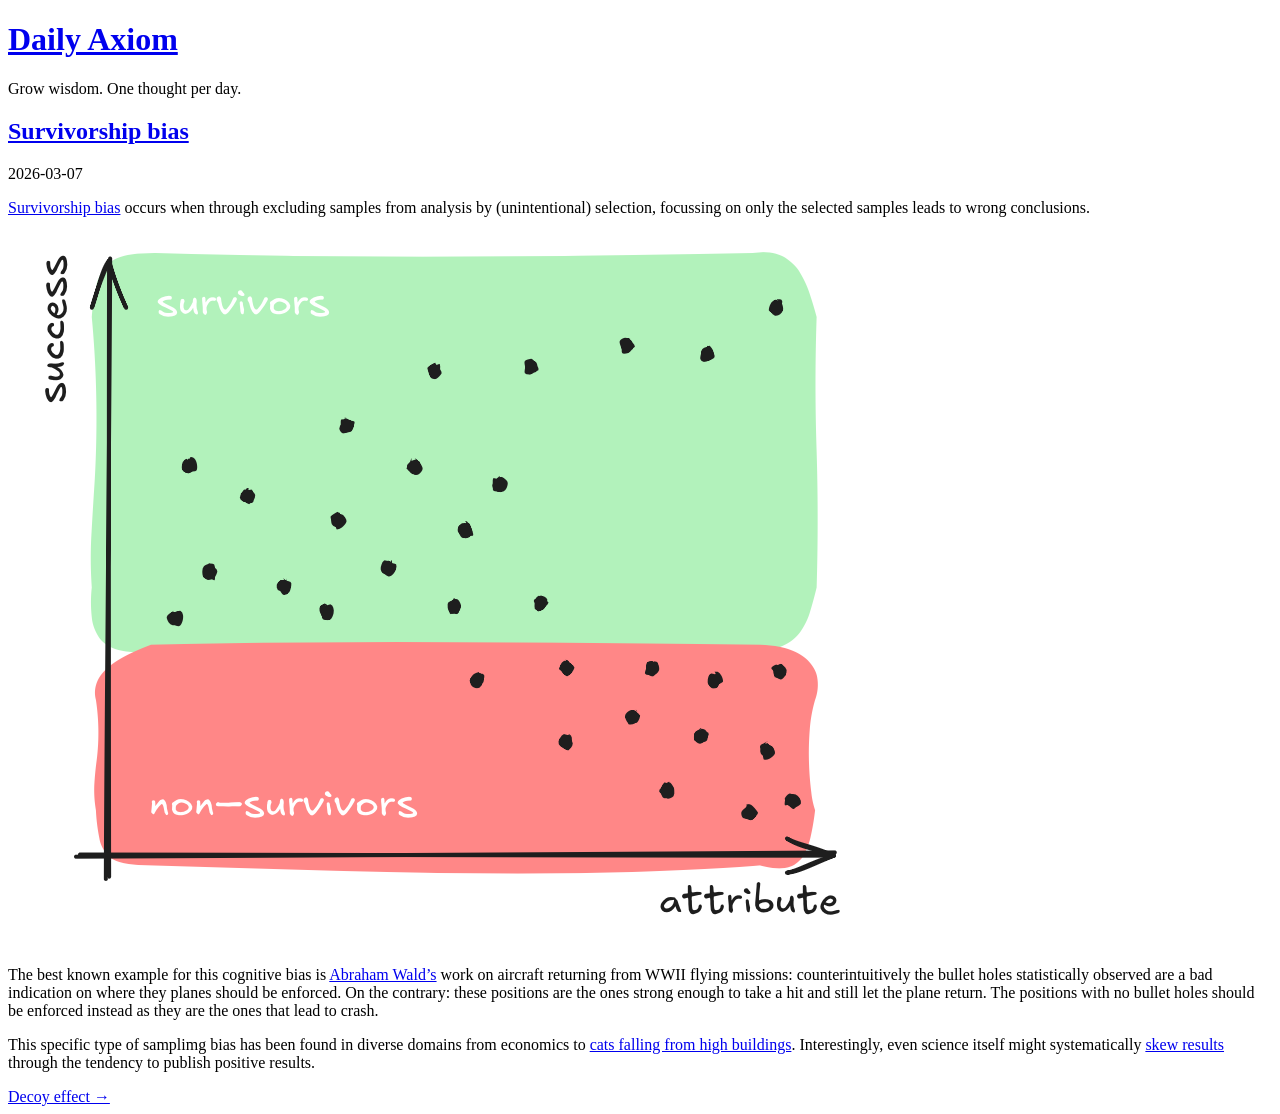
==== posts/survivorship-bias/index.html @ 3154c3d4 "Deploy bfncs/dailyaxiom to bfncs/dailyaxiom:gh-pages" ====
<!doctype html><html lang=en><head><meta charset=utf-8><meta content="width=device-width,initial-scale=1" name=viewport><title>Survivorship bias - Daily Axiom</title><link href=https://dailyaxiom.eu/favicon.svg rel=icon type=image/svg+xml><link href=https://dailyaxiom.eu/style.css rel=stylesheet><link title="Daily Axiom" href=https://dailyaxiom.eu/atom.xml rel=alternate type=application/atom+xml><body><header><h1><a href=/>Daily Axiom</a></h1><p class=tagline>Grow wisdom. One thought per day.</header><main><article><h2><a href=https://dailyaxiom.eu/posts/survivorship-bias/>Survivorship bias</a></h2><div class=meta>2026-03-07</div><div class=content><p><a href=https://en.wikipedia.org/wiki/Survivorship_bias rel=external>Survivorship bias</a> occurs when through excluding samples from analysis by (unintentional) selection, focussing on only the selected samples leads to wrong conclusions.<p><img alt="Diagram showing how different conclusions can be drawn looking at all samples or only survivors" src=/img/survivorship-bias.excalidraw.png><p>The best known example for this cognitive bias is <a href=https://en.wikipedia.org/wiki/Abraham_Wald rel=external>Abraham Wald’s</a> work on aircraft returning from WWII flying missions: counterintuitively the bullet holes statistically observed are a bad indication on where they planes should be enforced. On the contrary: these positions are the ones strong enough to take a hit and still let the plane return. The positions with no bullet holes should be enforced instead as they are the ones that lead to crash.<p>This specific type of samplimg bias has been found in diverse domains from economics to <a href=https://pubmed.ncbi.nlm.nih.gov/3692980/ rel=external>cats falling from high buildings</a>. Interestingly, even science itself might systematically <a href=https://pmc.ncbi.nlm.nih.gov/articles/PMC1182327/ rel=external>skew results</a> through the tendency to publish positive results.</div></article><nav class=post-nav><div class=nav-left></div><div class=nav-right><a title="Newer post" href=https://dailyaxiom.eu/posts/decoy-effect/>Decoy effect →</a></div></nav></main>
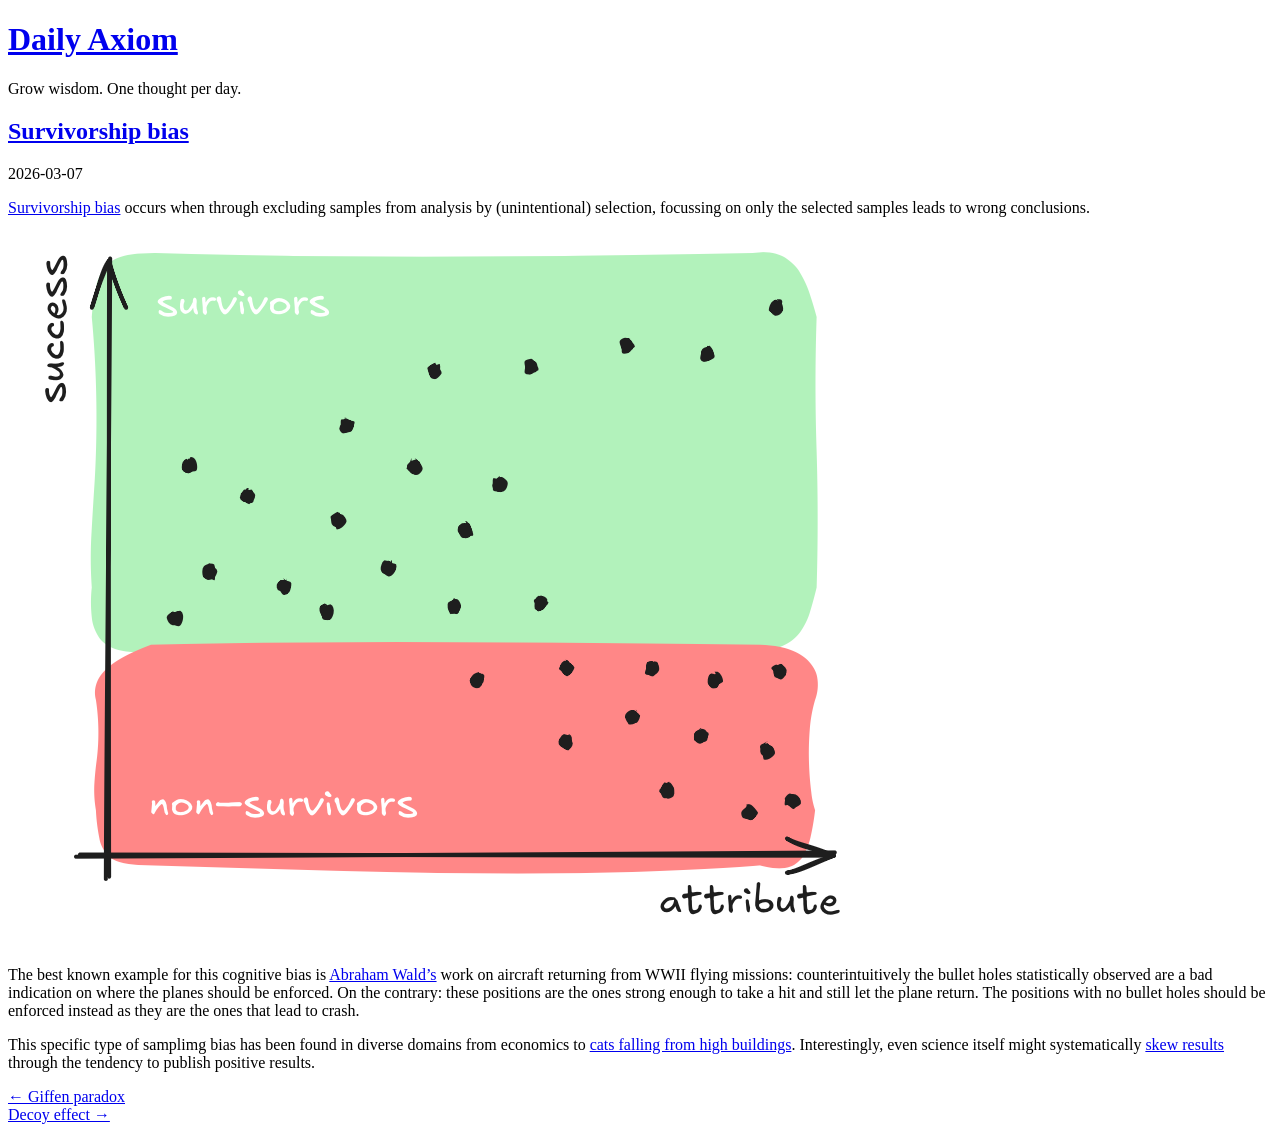
==== commit a9644e56: "Deploy bfncs/dailyaxiom to bfncs/dailyaxiom:gh-pages" ====
--- a/posts/survivorship-bias/index.html
+++ b/posts/survivorship-bias/index.html
@@ -1 +1 @@
-<!doctype html><html lang=en><head><meta charset=utf-8><meta content="width=device-width,initial-scale=1" name=viewport><title>Survivorship bias - Daily Axiom</title><link href=https://dailyaxiom.eu/favicon.svg rel=icon type=image/svg+xml><link href=https://dailyaxiom.eu/style.css rel=stylesheet><link title="Daily Axiom" href=https://dailyaxiom.eu/atom.xml rel=alternate type=application/atom+xml><body><header><h1><a href=/>Daily Axiom</a></h1><p class=tagline>Grow wisdom. One thought per day.</header><main><article><h2><a href=https://dailyaxiom.eu/posts/survivorship-bias/>Survivorship bias</a></h2><div class=meta>2026-03-07</div><div class=content><p><a href=https://en.wikipedia.org/wiki/Survivorship_bias rel=external>Survivorship bias</a> occurs when through excluding samples from analysis by (unintentional) selection, focussing on only the selected samples leads to wrong conclusions.<p><img alt="Diagram showing how different conclusions can be drawn looking at all samples or only survivors" src=/img/survivorship-bias.excalidraw.png><p>The best known example for this cognitive bias is <a href=https://en.wikipedia.org/wiki/Abraham_Wald rel=external>Abraham Wald’s</a> work on aircraft returning from WWII flying missions: counterintuitively the bullet holes statistically observed are a bad indication on where they planes should be enforced. On the contrary: these positions are the ones strong enough to take a hit and still let the plane return. The positions with no bullet holes should be enforced instead as they are the ones that lead to crash.<p>This specific type of samplimg bias has been found in diverse domains from economics to <a href=https://pubmed.ncbi.nlm.nih.gov/3692980/ rel=external>cats falling from high buildings</a>. Interestingly, even science itself might systematically <a href=https://pmc.ncbi.nlm.nih.gov/articles/PMC1182327/ rel=external>skew results</a> through the tendency to publish positive results.</div></article><nav class=post-nav><div class=nav-left></div><div class=nav-right><a title="Newer post" href=https://dailyaxiom.eu/posts/decoy-effect/>Decoy effect →</a></div></nav></main>+<!doctype html><html lang=en><head><meta charset=utf-8><meta content="width=device-width,initial-scale=1" name=viewport><title>Survivorship bias - Daily Axiom</title><link href=https://dailyaxiom.eu/favicon.svg rel=icon type=image/svg+xml><link href=https://dailyaxiom.eu/style.css rel=stylesheet><link title="Daily Axiom" href=https://dailyaxiom.eu/atom.xml rel=alternate type=application/atom+xml><body><header><h1><a href=/>Daily Axiom</a></h1><p class=tagline>Grow wisdom. One thought per day.</header><main><article><h2><a href=https://dailyaxiom.eu/posts/survivorship-bias/>Survivorship bias</a></h2><div class=meta>2026-03-07</div><div class=content><p><a href=https://en.wikipedia.org/wiki/Survivorship_bias rel=external>Survivorship bias</a> occurs when through excluding samples from analysis by (unintentional) selection, focussing on only the selected samples leads to wrong conclusions.<p><img alt="Diagram showing how different conclusions can be drawn looking at all samples or only survivors" src=/img/survivorship-bias.excalidraw.png><p>The best known example for this cognitive bias is <a href=https://en.wikipedia.org/wiki/Abraham_Wald rel=external>Abraham Wald’s</a> work on aircraft returning from WWII flying missions: counterintuitively the bullet holes statistically observed are a bad indication on where the planes should be enforced. On the contrary: these positions are the ones strong enough to take a hit and still let the plane return. The positions with no bullet holes should be enforced instead as they are the ones that lead to crash.<p>This specific type of samplimg bias has been found in diverse domains from economics to <a href=https://pubmed.ncbi.nlm.nih.gov/3692980/ rel=external>cats falling from high buildings</a>. Interestingly, even science itself might systematically <a href=https://pmc.ncbi.nlm.nih.gov/articles/PMC1182327/ rel=external>skew results</a> through the tendency to publish positive results.</div></article><nav class=post-nav><div class=nav-left><a title="Older post" href=https://dailyaxiom.eu/posts/giffen-paradox/>← Giffen paradox</a></div><div class=nav-right><a title="Newer post" href=https://dailyaxiom.eu/posts/decoy-effect/>Decoy effect →</a></div></nav></main>
